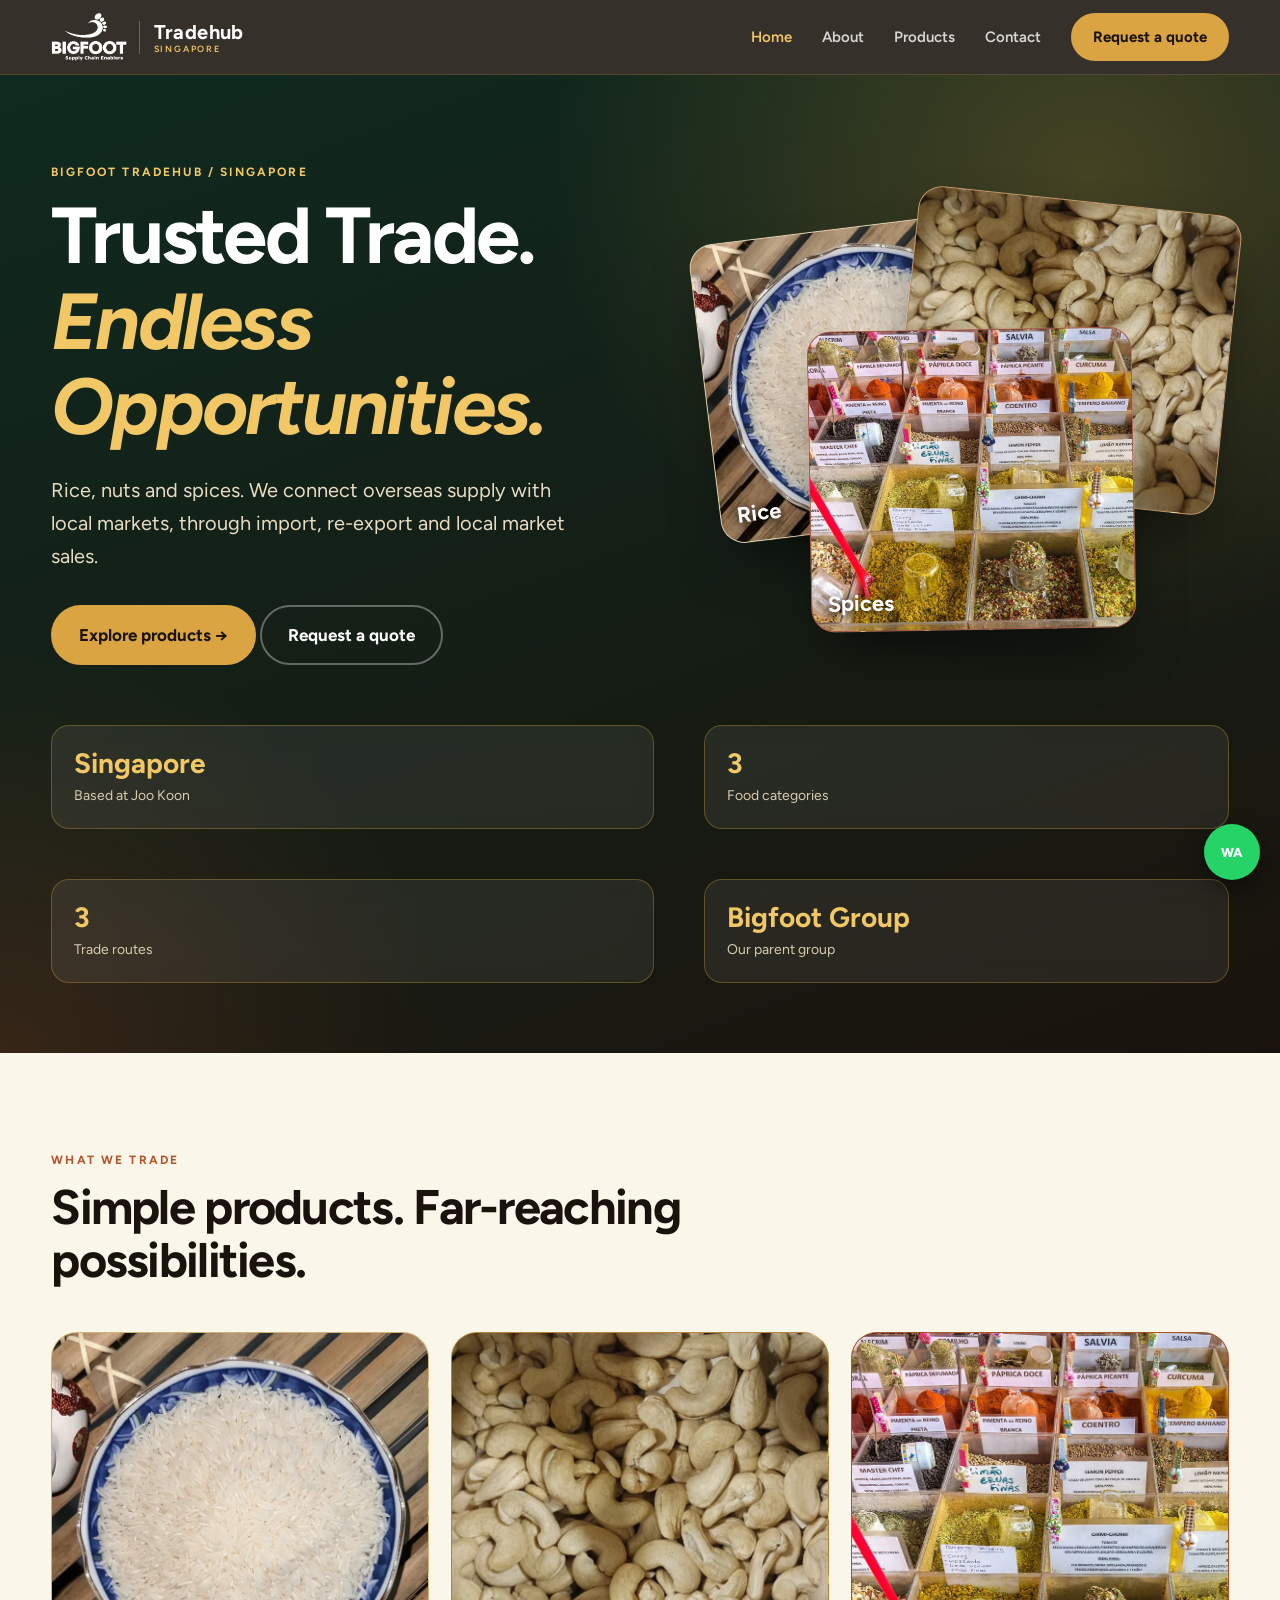
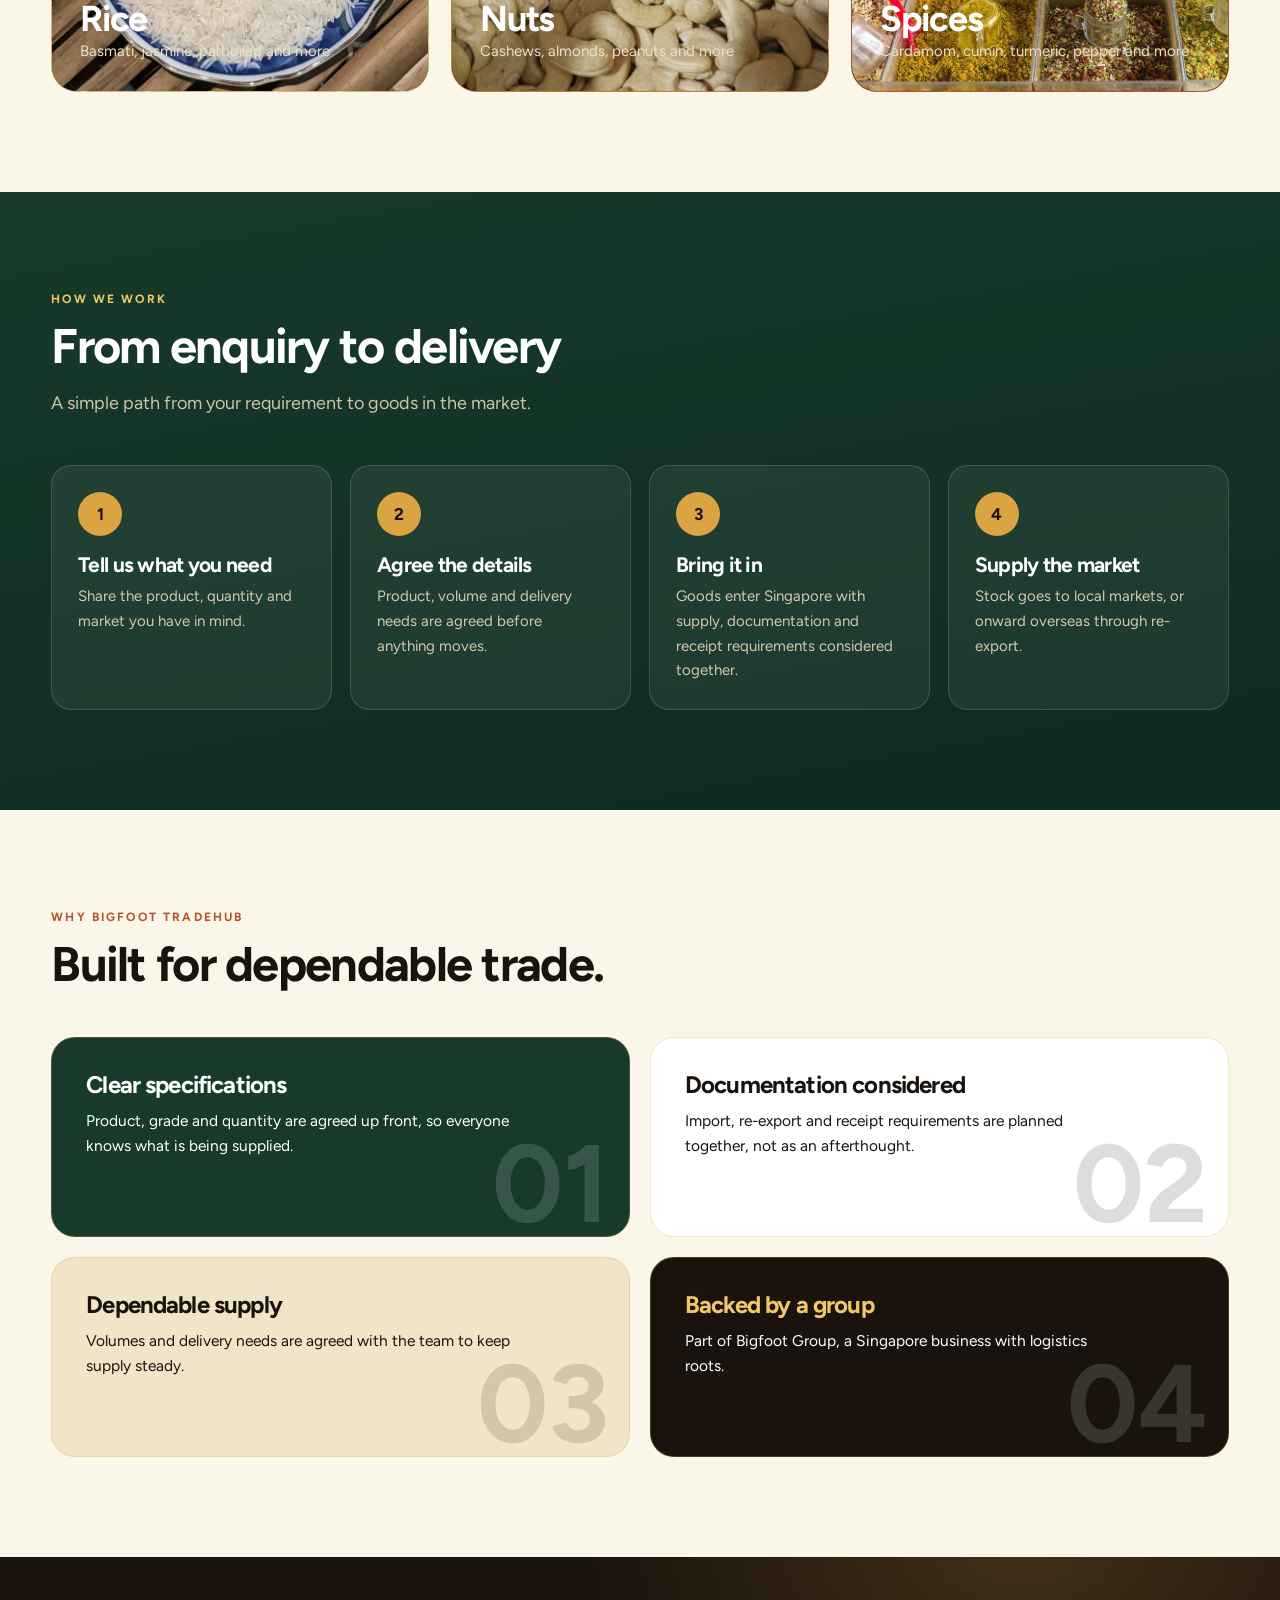
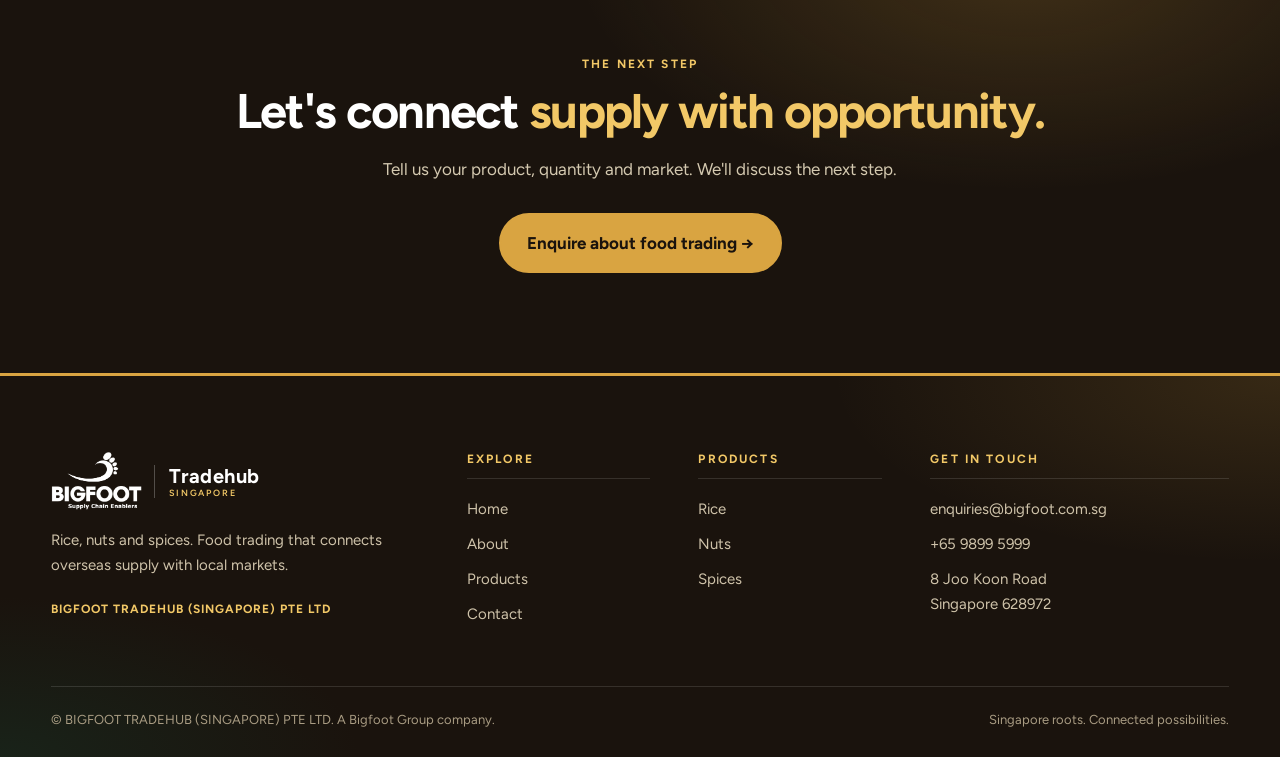
==== index.html @ 129e6efc "Add files via upload" ====
<!doctype html><html lang="en"><head><meta charset="utf-8"><meta name="viewport" content="width=device-width,initial-scale=1"><title>Rice, Nuts & Spices Trading in Singapore | Bigfoot Tradehub</title><meta name="description" content="Bigfoot Tradehub trades rice, nuts and spices: import, re-export and local market sales in Singapore."><meta name="theme-color" content="#120d09"><link rel="preconnect" href="https://fonts.googleapis.com"><link rel="preconnect" href="https://fonts.gstatic.com" crossorigin><link href="https://fonts.googleapis.com/css2?family=Figtree:wght@400;500;600;700;800&display=swap" rel="stylesheet"><link rel="stylesheet" href="styles.css"></head><body>
<header><div class="w"><a class="brand" href="index.html" aria-label="Bigfoot Tradehub home"><img class="bl" src="assets/images/bigfoot-white.png" alt="Bigfoot"><span class="bt">Tradehub<small>SINGAPORE</small></span></a><button class="mt" aria-label="Menu" aria-expanded="false">&#9776;</button><nav><a href="index.html" class=on>Home</a><a href="about.html">About</a><a href="products.html">Products</a><a href="contact.html">Contact</a><a class="btn" href="contact.html">Request a quote</a></nav></div></header>
<main><section class="hero"><div class="w"><div><span class="k">Bigfoot Tradehub / Singapore</span><h1>Trusted Trade. <em>Endless Opportunities.</em></h1><p class="l">Rice, nuts and spices. We connect overseas supply with local markets, through import, re-export and local market sales.</p><a class="btn" href="products.html">Explore products &rarr;</a> <a class="btn o" href="contact.html">Request a quote</a></div>
<div class="stack" aria-hidden="true"><div><img src="assets/images/trading-rice.webp" alt="Rice" loading="lazy" onerror="this.remove()"><span>Rice</span></div><div><img src="assets/images/trading-nuts.webp" alt="Nuts" loading="lazy" onerror="this.remove()"><span>Nuts</span></div><div><img src="assets/images/trading-spices.webp" alt="Spices" loading="lazy" onerror="this.remove()"><span>Spices</span></div></div></div>
<div class="w facts"><div><b>Singapore</b><small>Based at Joo Koon</small></div><div><b>3</b><small>Food categories</small></div><div><b>3</b><small>Trade routes</small></div><div><b>Bigfoot Group</b><small>Our parent group</small></div></div></section>
<section><div class="w"><div class="hd rv"><span class="k">What we trade</span><h2>Simple products. Far-reaching possibilities.</h2></div><div class="tiles">
<a class="tile t1 rv" href="products.html?cat=rice"><img src="assets/images/trading-rice.webp" alt="Rice" loading="lazy" onerror="this.remove()"><h3>Rice</h3><p>Basmati, jasmine, parboiled and more</p></a><a class="tile t2 rv" href="products.html?cat=nuts"><img src="assets/images/trading-nuts.webp" alt="Cashew nuts" loading="lazy" onerror="this.remove()"><h3>Nuts</h3><p>Cashews, almonds, peanuts and more</p></a><a class="tile t3 rv" href="products.html?cat=spices"><img src="assets/images/trading-spices.webp" alt="Spices" loading="lazy" onerror="this.remove()"><h3>Spices</h3><p>Cardamom, cumin, turmeric, pepper and more</p></a></div></div></section>
<section class="dark"><div class="w"><div class="hd rv"><span class="k">How we work</span><h2>From enquiry to delivery</h2><p>A simple path from your requirement to goods in the market.</p></div><div class="steps">
<div class="rv"><b>1</b><h3>Tell us what you need</h3><p>Share the product, quantity and market you have in mind.</p></div><div class="rv"><b>2</b><h3>Agree the details</h3><p>Product, volume and delivery needs are agreed before anything moves.</p></div><div class="rv"><b>3</b><h3>Bring it in</h3><p>Goods enter Singapore with supply, documentation and receipt requirements considered together.</p></div><div class="rv"><b>4</b><h3>Supply the market</h3><p>Stock goes to local markets, or onward overseas through re-export.</p></div></div></div></section>
<section><div class="w"><div class="hd rv"><span class="k">Why Bigfoot Tradehub</span><h2>Built for dependable trade.</h2></div><div class="pil">
<div class="rv" data-n="01"><h3>Clear specifications</h3><p>Product, grade and quantity are agreed up front, so everyone knows what is being supplied.</p></div><div class="rv" data-n="02"><h3>Documentation considered</h3><p>Import, re-export and receipt requirements are planned together, not as an afterthought.</p></div><div class="rv" data-n="03"><h3>Dependable supply</h3><p>Volumes and delivery needs are agreed with the team to keep supply steady.</p></div><div class="rv" data-n="04"><h3>Backed by a group</h3><p>Part of Bigfoot Group, a Singapore business with logistics roots.</p></div></div></div></section>
<section class="cta"><div class="w rv"><span class="k" style="color:var(--gold2)">The next step</span><h2>Let's connect <em>supply with opportunity.</em></h2><p>Tell us your product, quantity and market. We'll discuss the next step.</p><a class="btn" href="contact.html">Enquire about food trading &rarr;</a></div></section></main>
<a class="wa" href="https://wa.me/6598995999?text=Hello%20Bigfoot%20Tradehub%2C%20I%27d%20like%20to%20enquire." aria-label="WhatsApp">WA</a>
<footer><div class="w fg"><div class="fa"><a class="brand" href="index.html" aria-label="Bigfoot Tradehub home"><img class="bl" src="assets/images/bigfoot-white.png" alt="Bigfoot"><span class="bt">Tradehub<small>SINGAPORE</small></span></a><p>Rice, nuts and spices. Food trading that connects overseas supply with local markets.</p><div class="lgl">BIGFOOT TRADEHUB (SINGAPORE) PTE LTD</div></div><div class="fc"><h4>Explore</h4><a href="index.html">Home</a><a href="about.html">About</a><a href="products.html">Products</a><a href="contact.html">Contact</a></div><div class="fc"><h4>Products</h4><a href="products.html?cat=rice">Rice</a><a href="products.html?cat=nuts">Nuts</a><a href="products.html?cat=spices">Spices</a></div><div class="fc"><h4>Get in touch</h4><a href="mailto:enquiries@bigfoot.com.sg">enquiries@bigfoot.com.sg</a><a href="tel:+6598995999">+65 9899 5999</a><p>8 Joo Koon Road<br>Singapore 628972</p></div></div><div class="w fb"><span>&copy; BIGFOOT TRADEHUB (SINGAPORE) PTE LTD. A Bigfoot Group company.</span><span>Singapore roots. Connected possibilities.</span></div></footer><script src="script.js" defer></script></body></html>
---- styles.css ----
:root{--ink:#1a130d;--g:#173a2b;--g2:#0f2a1f;--gold:#d9a441;--gold2:#f2c867;--cream:#fbf6ea;--sand:#f1e5c8;--terra:#b4532a;--mut:#6b5b48;--serif:'Figtree',system-ui,-apple-system,'Segoe UI',Arial,sans-serif;--sans:'Figtree',system-ui,sans-serif}
*{box-sizing:border-box;margin:0}html{scroll-behavior:smooth}body{font:17px/1.65 var(--sans);color:var(--ink);background:var(--cream)}
a{color:inherit;text-decoration:none}img{max-width:100%;display:block}.w{width:min(1180px,92%);margin:auto}
h1,h2,h3{font-family:var(--serif);font-weight:700;line-height:1.08;letter-spacing:-.035em}h1{font-size:clamp(42px,6.2vw,84px)}h2{font-size:clamp(30px,3.8vw,50px)}h3{font-size:24px}
.k{font:700 12px var(--sans);letter-spacing:.18em;text-transform:uppercase;color:var(--terra);margin-bottom:14px;display:block}
.btn{display:inline-flex;gap:10px;align-items:center;padding:14px 26px;border-radius:99px;background:var(--gold);color:var(--ink);font-weight:700;border:2px solid var(--gold);transition:.25s}.btn:hover{background:var(--gold2);transform:translateY(-2px)}.btn.o{background:transparent;color:#fff;border-color:#ffffff55}.btn.o:hover{border-color:var(--gold);color:var(--gold2)}
header{position:sticky;top:0;z-index:50;background:#120d09d9;backdrop-filter:blur(14px);border-bottom:1px solid #d9a44133;color:#fff}header .w{display:flex;align-items:center;justify-content:space-between;height:74px}
.brand{display:flex;align-items:center;gap:12px;font:700 20px var(--serif);letter-spacing:.02em}.brand .bl{height:48px;width:auto}.brand .bt{padding-left:14px;border-left:1px solid #ffffff40;line-height:1.1}.brand small{display:block;font:600 9px var(--sans);letter-spacing:.2em;color:var(--gold2)}
nav{display:flex;gap:30px;align-items:center;font-weight:600;font-size:15px}nav a:not(.btn){opacity:.8}nav a:hover,nav a.on{opacity:1;color:var(--gold2)}nav .btn{padding:10px 20px}.mt{display:none;background:none;border:1px solid #fff4;color:#fff;border-radius:8px;padding:8px 12px;font-size:20px}
.hero{background:radial-gradient(60% 70% at 85% 10%,#d9a44140,transparent 70%),radial-gradient(50% 60% at 0 100%,#b4532a33,transparent 70%),linear-gradient(160deg,var(--g2),var(--ink));color:#fff;padding:90px 0 70px;overflow:hidden}
.hero .w{display:grid;grid-template-columns:1.15fr 1fr;gap:50px;align-items:center}.hero h1 em{font-style:italic;color:var(--gold2)}.hero p.l{font-size:20px;color:#e8dcc4;max-width:540px;margin:24px 0 32px}.hero .k{color:var(--gold2)}
.stack{position:relative;height:430px}.stack div{position:absolute;width:62%;height:70%;border-radius:24px;border:1px solid #ffffff40;box-shadow:0 30px 60px -20px #000a;overflow:hidden;background-size:64px;transition:.5s}
.stack div:nth-child(1){left:0;top:6%;transform:rotate(-7deg);background-image:url("data:image/svg+xml,%3Csvg%20xmlns%3D%27http%3A//www.w3.org/2000/svg%27%20width%3D%2764%27%20height%3D%2764%27%3E%3Crect%20width%3D%2764%27%20height%3D%2764%27%20fill%3D%27%23cdbb8f%27/%3E%3Cellipse%20cx%3D%2714%27%20cy%3D%2714%27%20rx%3D%279%27%20ry%3D%273.2%27%20fill%3D%27%23f6eed6%27%20transform%3D%27rotate%2830%2014%2014%29%27/%3E%3Cellipse%20cx%3D%2746%27%20cy%3D%2710%27%20rx%3D%279%27%20ry%3D%273.2%27%20fill%3D%27%23f6eed6%27%20transform%3D%27rotate%28-40%2046%2010%29%27/%3E%3Cellipse%20cx%3D%2730%27%20cy%3D%2734%27%20rx%3D%279%27%20ry%3D%273.2%27%20fill%3D%27%23f6eed6%27%20transform%3D%27rotate%2870%2030%2034%29%27/%3E%3Cellipse%20cx%3D%2710%27%20cy%3D%2750%27%20rx%3D%279%27%20ry%3D%273.2%27%20fill%3D%27%23f6eed6%27%20transform%3D%27rotate%28-20%2010%2050%29%27/%3E%3Cellipse%20cx%3D%2752%27%20cy%3D%2748%27%20rx%3D%279%27%20ry%3D%273.2%27%20fill%3D%27%23f6eed6%27%20transform%3D%27rotate%2845%2052%2048%29%27/%3E%3C/svg%3E")}.stack div:nth-child(2){right:0;top:0;transform:rotate(6deg);background-image:url("data:image/svg+xml,%3Csvg%20xmlns%3D%27http%3A//www.w3.org/2000/svg%27%20width%3D%2764%27%20height%3D%2764%27%3E%3Crect%20width%3D%2764%27%20height%3D%2764%27%20fill%3D%27%23a8743a%27/%3E%3Cpath%20d%3D%27M8%2016q8-12%2014%200q-2%2012-14%200z%27%20fill%3D%27%23e6c58b%27%20transform%3D%27rotate%2820%208%2016%29%27/%3E%3Cpath%20d%3D%27M38%208q8-12%2014%200q-2%2012-14%200z%27%20fill%3D%27%23e6c58b%27%20transform%3D%27rotate%28-30%2038%208%29%27/%3E%3Cpath%20d%3D%27M26%2040q8-12%2014%200q-2%2012-14%200z%27%20fill%3D%27%23e6c58b%27%20transform%3D%27rotate%2860%2026%2040%29%27/%3E%3Cpath%20d%3D%27M4%2052q8-12%2014%200q-2%2012-14%200z%27%20fill%3D%27%23e6c58b%27%20transform%3D%27rotate%28-10%204%2052%29%27/%3E%3Cpath%20d%3D%27M46%2050q8-12%2014%200q-2%2012-14%200z%27%20fill%3D%27%23e6c58b%27%20transform%3D%27rotate%2835%2046%2050%29%27/%3E%3C/svg%3E")}.stack div:nth-child(3){left:20%;bottom:0;transform:rotate(-1deg);background-image:url("data:image/svg+xml,%3Csvg%20xmlns%3D%27http%3A//www.w3.org/2000/svg%27%20width%3D%2764%27%20height%3D%2764%27%3E%3Crect%20width%3D%2764%27%20height%3D%2764%27%20fill%3D%27%238f2f1c%27/%3E%3Ccircle%20cx%3D%2712%27%20cy%3D%2714%27%20r%3D%275%27%20fill%3D%27%23e3a21a%27/%3E%3Ccircle%20cx%3D%2744%27%20cy%3D%2712%27%20r%3D%273.5%27%20fill%3D%27%23f1c453%27/%3E%3Ccircle%20cx%3D%2730%27%20cy%3D%2734%27%20r%3D%276%27%20fill%3D%27%23c4472b%27/%3E%3Ccircle%20cx%3D%2710%27%20cy%3D%2750%27%20r%3D%273.5%27%20fill%3D%27%23e3a21a%27/%3E%3Ccircle%20cx%3D%2750%27%20cy%3D%2748%27%20r%3D%275%27%20fill%3D%27%23f1c453%27/%3E%3C/svg%3E")}.stack:hover div{transform:rotate(0) scale(.98)}
.stack img,.tile img,.pc img{position:absolute;inset:0;width:100%;height:100%;object-fit:cover}
.stack span{position:absolute;left:16px;bottom:14px;font:700 22px var(--serif);color:#fff;text-shadow:0 2px 10px #000}
.facts{display:grid;grid-template-columns:repeat(4,1fr);gap:16px;margin-top:60px}.facts div,.gl{background:#ffffff12;border:1px solid #d9a44155;border-radius:18px;padding:20px 22px;backdrop-filter:blur(10px)}.facts b{display:block;font:700 28px var(--serif);color:var(--gold2)}.facts small{color:#d9ccb2;font-size:14px}
section{padding:100px 0}.hd{max-width:760px;margin-bottom:46px}.hd p{color:var(--mut);margin-top:16px;font-size:18px}.dark .hd p{color:#cfc3aa}
.tiles{display:grid;grid-template-columns:repeat(3,1fr);gap:22px}.tile{position:relative;min-height:360px;border-radius:26px;overflow:hidden;display:flex;flex-direction:column;justify-content:flex-end;padding:28px;color:#fff;background-size:64px;border:1px solid #d9a44155;transition:.35s}.tile:hover{transform:translateY(-8px)}.tile:after{content:"";position:absolute;inset:0;background:linear-gradient(180deg,transparent 30%,#120d09e6)}.tile *{position:relative;z-index:1}.tile h3{font-size:36px}.tile p{color:#eadfc6;font-size:15px}
.t1{background-image:url("data:image/svg+xml,%3Csvg%20xmlns%3D%27http%3A//www.w3.org/2000/svg%27%20width%3D%2764%27%20height%3D%2764%27%3E%3Crect%20width%3D%2764%27%20height%3D%2764%27%20fill%3D%27%23cdbb8f%27/%3E%3Cellipse%20cx%3D%2714%27%20cy%3D%2714%27%20rx%3D%279%27%20ry%3D%273.2%27%20fill%3D%27%23f6eed6%27%20transform%3D%27rotate%2830%2014%2014%29%27/%3E%3Cellipse%20cx%3D%2746%27%20cy%3D%2710%27%20rx%3D%279%27%20ry%3D%273.2%27%20fill%3D%27%23f6eed6%27%20transform%3D%27rotate%28-40%2046%2010%29%27/%3E%3Cellipse%20cx%3D%2730%27%20cy%3D%2734%27%20rx%3D%279%27%20ry%3D%273.2%27%20fill%3D%27%23f6eed6%27%20transform%3D%27rotate%2870%2030%2034%29%27/%3E%3Cellipse%20cx%3D%2710%27%20cy%3D%2750%27%20rx%3D%279%27%20ry%3D%273.2%27%20fill%3D%27%23f6eed6%27%20transform%3D%27rotate%28-20%2010%2050%29%27/%3E%3Cellipse%20cx%3D%2752%27%20cy%3D%2748%27%20rx%3D%279%27%20ry%3D%273.2%27%20fill%3D%27%23f6eed6%27%20transform%3D%27rotate%2845%2052%2048%29%27/%3E%3C/svg%3E")}.t2{background-image:url("data:image/svg+xml,%3Csvg%20xmlns%3D%27http%3A//www.w3.org/2000/svg%27%20width%3D%2764%27%20height%3D%2764%27%3E%3Crect%20width%3D%2764%27%20height%3D%2764%27%20fill%3D%27%23a8743a%27/%3E%3Cpath%20d%3D%27M8%2016q8-12%2014%200q-2%2012-14%200z%27%20fill%3D%27%23e6c58b%27%20transform%3D%27rotate%2820%208%2016%29%27/%3E%3Cpath%20d%3D%27M38%208q8-12%2014%200q-2%2012-14%200z%27%20fill%3D%27%23e6c58b%27%20transform%3D%27rotate%28-30%2038%208%29%27/%3E%3Cpath%20d%3D%27M26%2040q8-12%2014%200q-2%2012-14%200z%27%20fill%3D%27%23e6c58b%27%20transform%3D%27rotate%2860%2026%2040%29%27/%3E%3Cpath%20d%3D%27M4%2052q8-12%2014%200q-2%2012-14%200z%27%20fill%3D%27%23e6c58b%27%20transform%3D%27rotate%28-10%204%2052%29%27/%3E%3Cpath%20d%3D%27M46%2050q8-12%2014%200q-2%2012-14%200z%27%20fill%3D%27%23e6c58b%27%20transform%3D%27rotate%2835%2046%2050%29%27/%3E%3C/svg%3E")}.t3{background-image:url("data:image/svg+xml,%3Csvg%20xmlns%3D%27http%3A//www.w3.org/2000/svg%27%20width%3D%2764%27%20height%3D%2764%27%3E%3Crect%20width%3D%2764%27%20height%3D%2764%27%20fill%3D%27%238f2f1c%27/%3E%3Ccircle%20cx%3D%2712%27%20cy%3D%2714%27%20r%3D%275%27%20fill%3D%27%23e3a21a%27/%3E%3Ccircle%20cx%3D%2744%27%20cy%3D%2712%27%20r%3D%273.5%27%20fill%3D%27%23f1c453%27/%3E%3Ccircle%20cx%3D%2730%27%20cy%3D%2734%27%20r%3D%276%27%20fill%3D%27%23c4472b%27/%3E%3Ccircle%20cx%3D%2710%27%20cy%3D%2750%27%20r%3D%273.5%27%20fill%3D%27%23e3a21a%27/%3E%3Ccircle%20cx%3D%2750%27%20cy%3D%2748%27%20r%3D%275%27%20fill%3D%27%23f1c453%27/%3E%3C/svg%3E")}
.dark{background:linear-gradient(170deg,var(--g),var(--g2));color:#fff}.dark .k{color:var(--gold2)}
.steps{display:grid;grid-template-columns:repeat(4,1fr);gap:18px}.steps div{background:#ffffff10;border:1px solid #ffffff25;border-radius:20px;padding:26px}.steps b{display:grid;place-items:center;width:44px;height:44px;border-radius:50%;background:var(--gold);color:var(--ink);margin-bottom:18px}.steps h3{font-size:21px;margin-bottom:8px}.steps p{color:#d4c9b0;font-size:15px}
.pil{display:grid;grid-template-columns:1fr 1fr;gap:20px}.pil div{position:relative;overflow:hidden;border-radius:24px;padding:34px;min-height:200px;border:1px solid #d9a44144}.pil div:before{content:attr(data-n);position:absolute;right:20px;bottom:-14px;font:700 110px var(--serif);opacity:.14}.pil h3{margin-bottom:10px}.pil p{max-width:430px;font-size:15.5px}
.pil div:nth-child(1){background:var(--g);color:#fff}.pil div:nth-child(2){background:#fff}.pil div:nth-child(3){background:var(--sand)}.pil div:nth-child(4){background:var(--ink);color:#fff}.pil div:nth-child(4) h3{color:var(--gold2)}
.cta{background:radial-gradient(50% 80% at 80% 0,#d9a44133,transparent 70%),var(--ink);color:#fff;text-align:center}.cta h2 em{font-style:normal;color:var(--gold2)}.cta p{color:#d4c9b0;margin:18px auto 30px;max-width:560px}
.tabs{display:flex;flex-wrap:wrap;gap:10px;margin-bottom:30px}.tabs button{font:600 15px var(--sans);padding:11px 20px;border-radius:99px;border:1px solid #d9c8a2;background:#fff;color:var(--g);cursor:pointer}.tabs button em{font-style:normal;margin-left:8px;font-size:12px;background:var(--sand);padding:2px 8px;border-radius:99px}.tabs button.on{background:var(--g);color:#fff;border-color:var(--g)}
.grid{display:grid;grid-template-columns:repeat(4,1fr);gap:20px}.pc{background:#fff;border:1px solid #eadfc6;border-radius:20px;overflow:hidden;display:flex;flex-direction:column;transition:.3s}.pc:hover{transform:translateY(-5px);box-shadow:0 20px 34px -18px #1a130d66;border-color:var(--gold)}.pc .a{position:relative;height:150px;background-size:64px}.pc .a.rice{background-image:url("data:image/svg+xml,%3Csvg%20xmlns%3D%27http%3A//www.w3.org/2000/svg%27%20width%3D%2764%27%20height%3D%2764%27%3E%3Crect%20width%3D%2764%27%20height%3D%2764%27%20fill%3D%27%23cdbb8f%27/%3E%3Cellipse%20cx%3D%2714%27%20cy%3D%2714%27%20rx%3D%279%27%20ry%3D%273.2%27%20fill%3D%27%23f6eed6%27%20transform%3D%27rotate%2830%2014%2014%29%27/%3E%3Cellipse%20cx%3D%2746%27%20cy%3D%2710%27%20rx%3D%279%27%20ry%3D%273.2%27%20fill%3D%27%23f6eed6%27%20transform%3D%27rotate%28-40%2046%2010%29%27/%3E%3Cellipse%20cx%3D%2730%27%20cy%3D%2734%27%20rx%3D%279%27%20ry%3D%273.2%27%20fill%3D%27%23f6eed6%27%20transform%3D%27rotate%2870%2030%2034%29%27/%3E%3Cellipse%20cx%3D%2710%27%20cy%3D%2750%27%20rx%3D%279%27%20ry%3D%273.2%27%20fill%3D%27%23f6eed6%27%20transform%3D%27rotate%28-20%2010%2050%29%27/%3E%3Cellipse%20cx%3D%2752%27%20cy%3D%2748%27%20rx%3D%279%27%20ry%3D%273.2%27%20fill%3D%27%23f6eed6%27%20transform%3D%27rotate%2845%2052%2048%29%27/%3E%3C/svg%3E")}.pc .a.nuts{background-image:url("data:image/svg+xml,%3Csvg%20xmlns%3D%27http%3A//www.w3.org/2000/svg%27%20width%3D%2764%27%20height%3D%2764%27%3E%3Crect%20width%3D%2764%27%20height%3D%2764%27%20fill%3D%27%23a8743a%27/%3E%3Cpath%20d%3D%27M8%2016q8-12%2014%200q-2%2012-14%200z%27%20fill%3D%27%23e6c58b%27%20transform%3D%27rotate%2820%208%2016%29%27/%3E%3Cpath%20d%3D%27M38%208q8-12%2014%200q-2%2012-14%200z%27%20fill%3D%27%23e6c58b%27%20transform%3D%27rotate%28-30%2038%208%29%27/%3E%3Cpath%20d%3D%27M26%2040q8-12%2014%200q-2%2012-14%200z%27%20fill%3D%27%23e6c58b%27%20transform%3D%27rotate%2860%2026%2040%29%27/%3E%3Cpath%20d%3D%27M4%2052q8-12%2014%200q-2%2012-14%200z%27%20fill%3D%27%23e6c58b%27%20transform%3D%27rotate%28-10%204%2052%29%27/%3E%3Cpath%20d%3D%27M46%2050q8-12%2014%200q-2%2012-14%200z%27%20fill%3D%27%23e6c58b%27%20transform%3D%27rotate%2835%2046%2050%29%27/%3E%3C/svg%3E")}.pc .a.spices{background-image:url("data:image/svg+xml,%3Csvg%20xmlns%3D%27http%3A//www.w3.org/2000/svg%27%20width%3D%2764%27%20height%3D%2764%27%3E%3Crect%20width%3D%2764%27%20height%3D%2764%27%20fill%3D%27%238f2f1c%27/%3E%3Ccircle%20cx%3D%2712%27%20cy%3D%2714%27%20r%3D%275%27%20fill%3D%27%23e3a21a%27/%3E%3Ccircle%20cx%3D%2744%27%20cy%3D%2712%27%20r%3D%273.5%27%20fill%3D%27%23f1c453%27/%3E%3Ccircle%20cx%3D%2730%27%20cy%3D%2734%27%20r%3D%276%27%20fill%3D%27%23c4472b%27/%3E%3Ccircle%20cx%3D%2710%27%20cy%3D%2750%27%20r%3D%273.5%27%20fill%3D%27%23e3a21a%27/%3E%3Ccircle%20cx%3D%2750%27%20cy%3D%2748%27%20r%3D%275%27%20fill%3D%27%23f1c453%27/%3E%3C/svg%3E")}
.pc div.b{padding:20px;display:flex;flex-direction:column;gap:6px;flex:1}.pc h3{font-size:21px}.pc small{color:var(--terra);font-weight:700;letter-spacing:.08em;text-transform:uppercase;font-size:11px}.pc p{font-size:14px;color:var(--mut);flex:1}.pc a{font-weight:700;color:var(--g);font-size:14px;margin-top:8px}.pc a:hover{color:var(--terra)}
.two{display:grid;grid-template-columns:1fr 1fr;gap:50px;align-items:start}.rt article{border-top:2px solid var(--gold);padding:22px 0}.rt p{color:var(--mut)}
.ph{padding:80px 0 60px;background:linear-gradient(160deg,var(--g2),var(--ink));color:#fff}.ph .k{color:var(--gold2)}
.cf{display:grid;grid-template-columns:1fr 1.3fr;gap:30px}.gl{color:#fff;padding:32px}.gl p,.gl a{color:#e4d8be}.gl h3{color:var(--gold2);margin:18px 0 6px;font-size:24px}.gl h3:first-child{margin-top:0}
form.gl{display:grid;grid-template-columns:1fr 1fr;gap:16px}form .f{grid-column:1/3}label{font-size:13px;font-weight:600;color:var(--gold2);display:block;margin-bottom:6px}input,select,textarea{width:100%;padding:13px 14px;border-radius:12px;border:1px solid #ffffff33;background:#0e0a07aa;color:#fff;font:inherit}input:focus,select:focus,textarea:focus{outline:2px solid var(--gold)}
.map{border-radius:22px;overflow:hidden;border:1px solid #d9a44166;margin-top:30px;height:320px}.map iframe{width:100%;height:100%;border:0}
.wa{position:fixed;right:20px;bottom:20px;z-index:60;background:#25d366;color:#fff;width:56px;height:56px;border-radius:50%;display:grid;place-items:center;font:800 13px var(--sans);box-shadow:0 10px 24px #0006}
footer{background:radial-gradient(50% 70% at 100% 0,#d9a44126,transparent 70%),radial-gradient(40% 60% at 0 100%,#173a2b66,transparent 70%),var(--ink);border-top:3px solid var(--gold);color:#cfc3aa;padding:76px 0 26px;font-size:15px}.fg{display:grid;grid-template-columns:1.6fr .8fr .8fr 1.3fr;gap:48px}footer .brand{display:flex;margin:0;color:#fff}footer .brand .bl{height:58px}footer .fa p{margin-top:18px;max-width:340px}footer .fa .lgl{margin-top:22px;font-size:12px;letter-spacing:.08em;color:var(--gold2);font-weight:700;text-transform:uppercase}footer h4{color:var(--gold2);font:700 12px var(--sans);letter-spacing:.18em;text-transform:uppercase;margin-bottom:18px;padding-bottom:12px;border-bottom:1px solid #ffffff1f}footer .fc a,footer .fc p{display:block;margin:0 0 10px;color:#cfc3aa;transition:.2s}footer .fc a:hover{color:var(--gold2);transform:translateX(4px)}.fb{border-top:1px solid #ffffff1f;margin-top:50px;padding-top:22px;font-size:13px;display:flex;justify-content:space-between;gap:20px;flex-wrap:wrap;color:#a99c83}
.rv{opacity:0;transform:translateY(28px);transition:opacity .8s,transform .8s}.rv.in{opacity:1;transform:none}
@media(max-width:980px){.hero .w,.two,.cf{grid-template-columns:1fr}.stack{height:340px}.facts,.steps,.grid{grid-template-columns:1fr 1fr}.tiles,.pil{grid-template-columns:1fr}.fg{grid-template-columns:1fr 1fr}.mt{display:block}nav{display:none;position:absolute;top:74px;left:0;right:0;flex-direction:column;background:#120d09;padding:20px;gap:18px}nav.o{display:flex}section{padding:70px 0}}
@media(max-width:560px){.grid,.facts,.steps{grid-template-columns:1fr}form.gl{grid-template-columns:1fr}form .f{grid-column:auto}}
@media(prefers-reduced-motion:reduce){.rv{opacity:1;transform:none;transition:none}*{scroll-behavior:auto}}
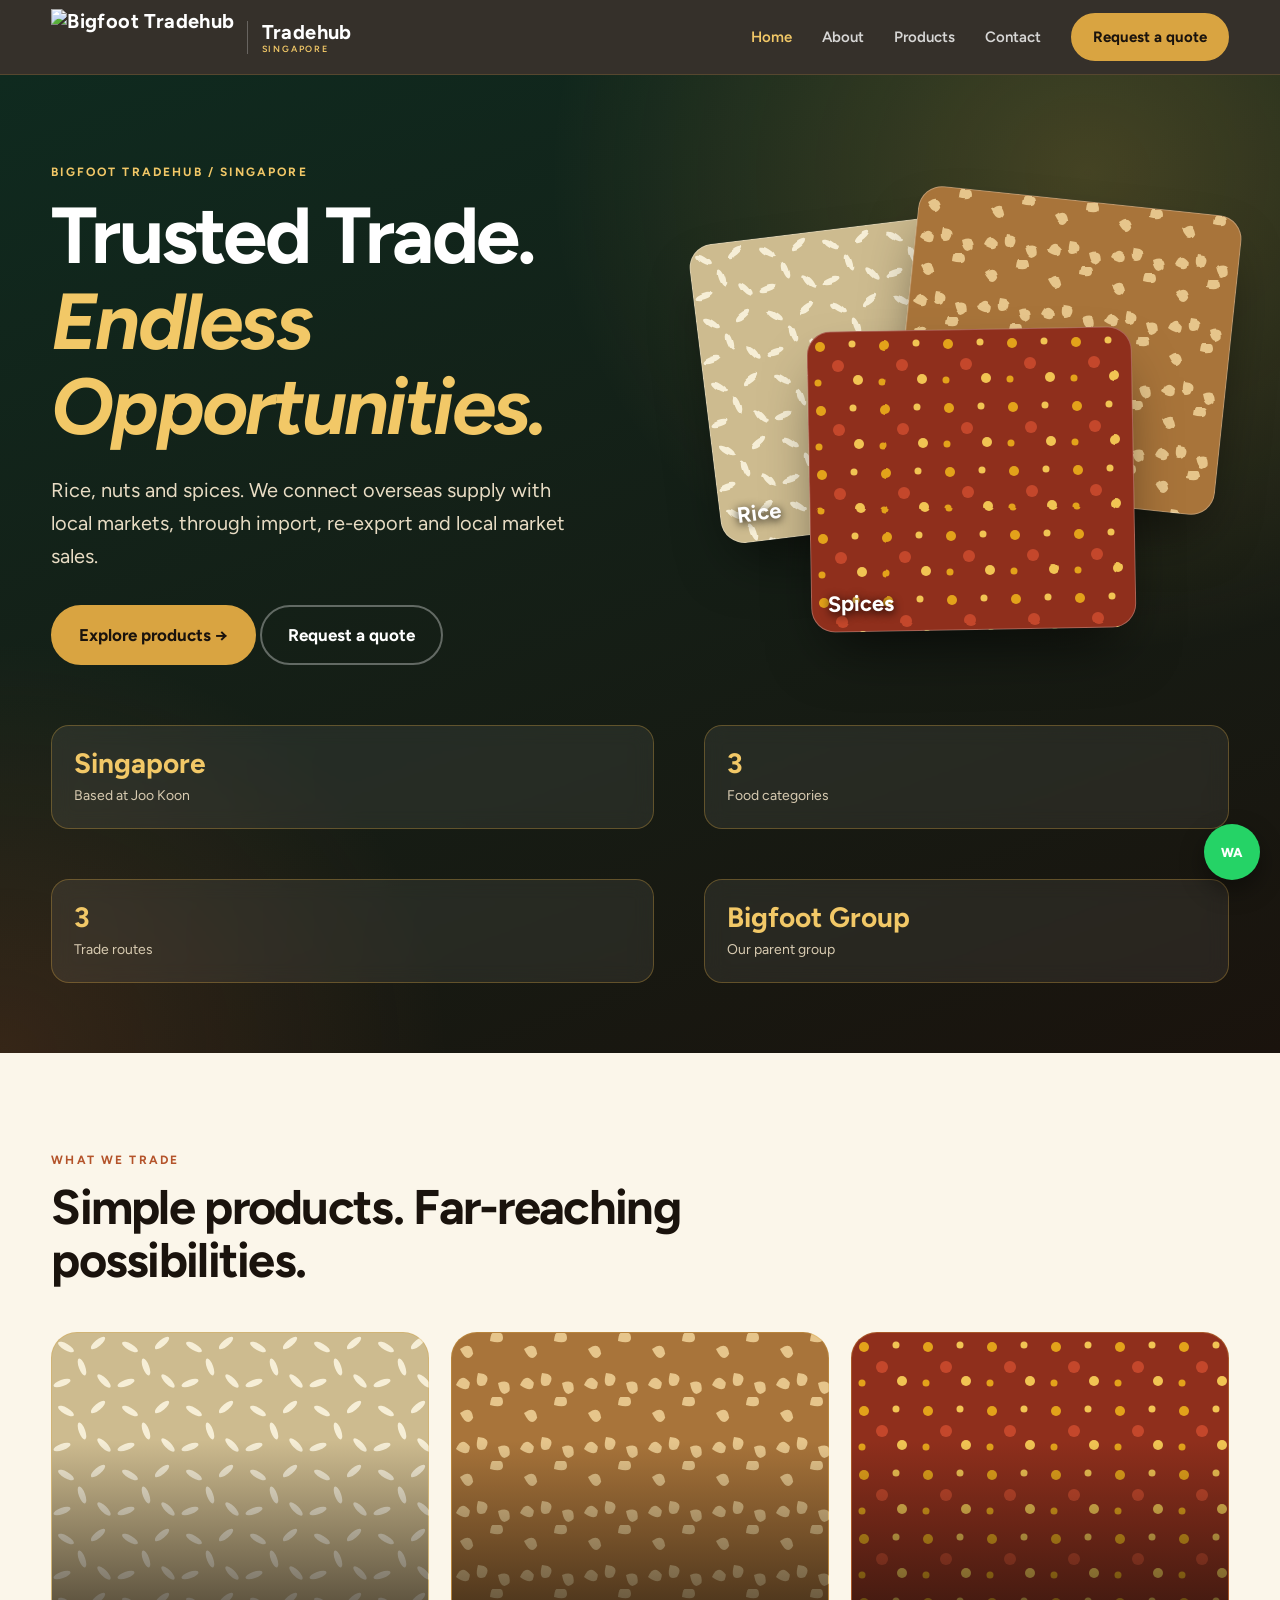
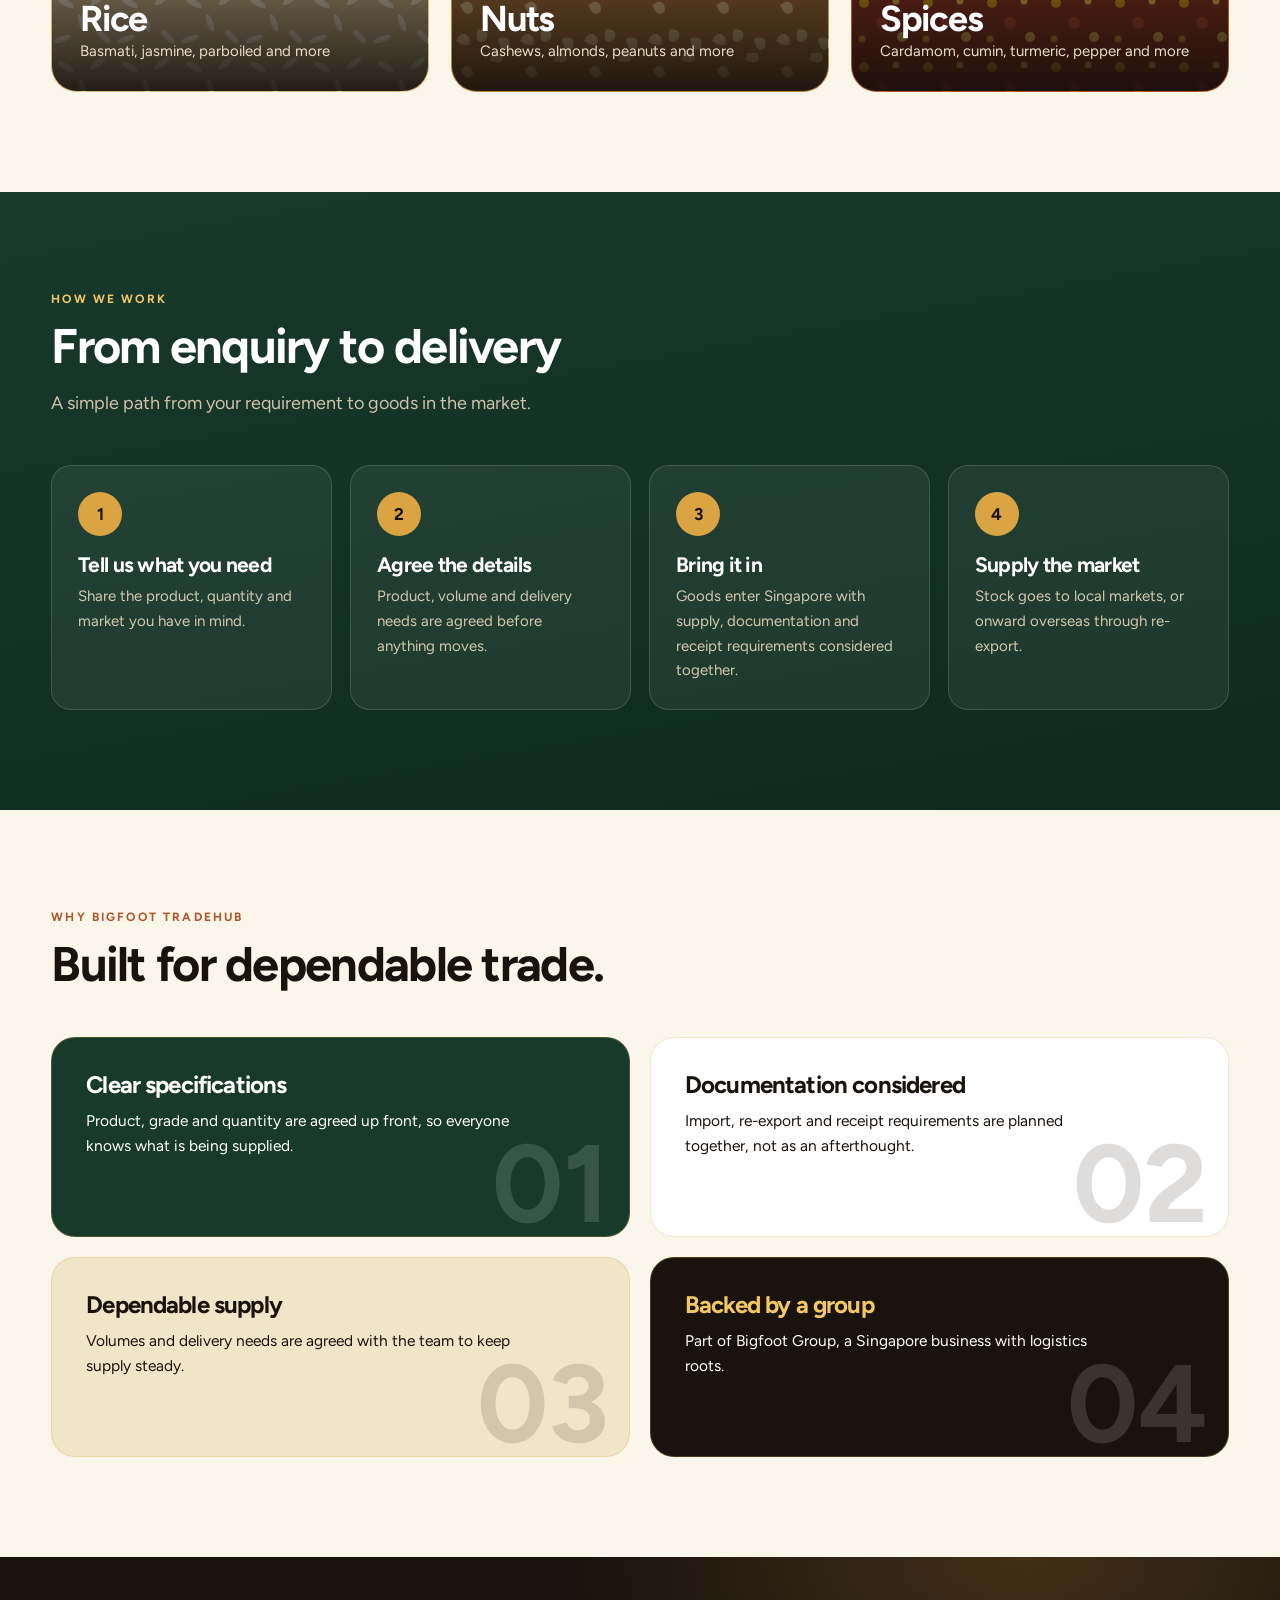
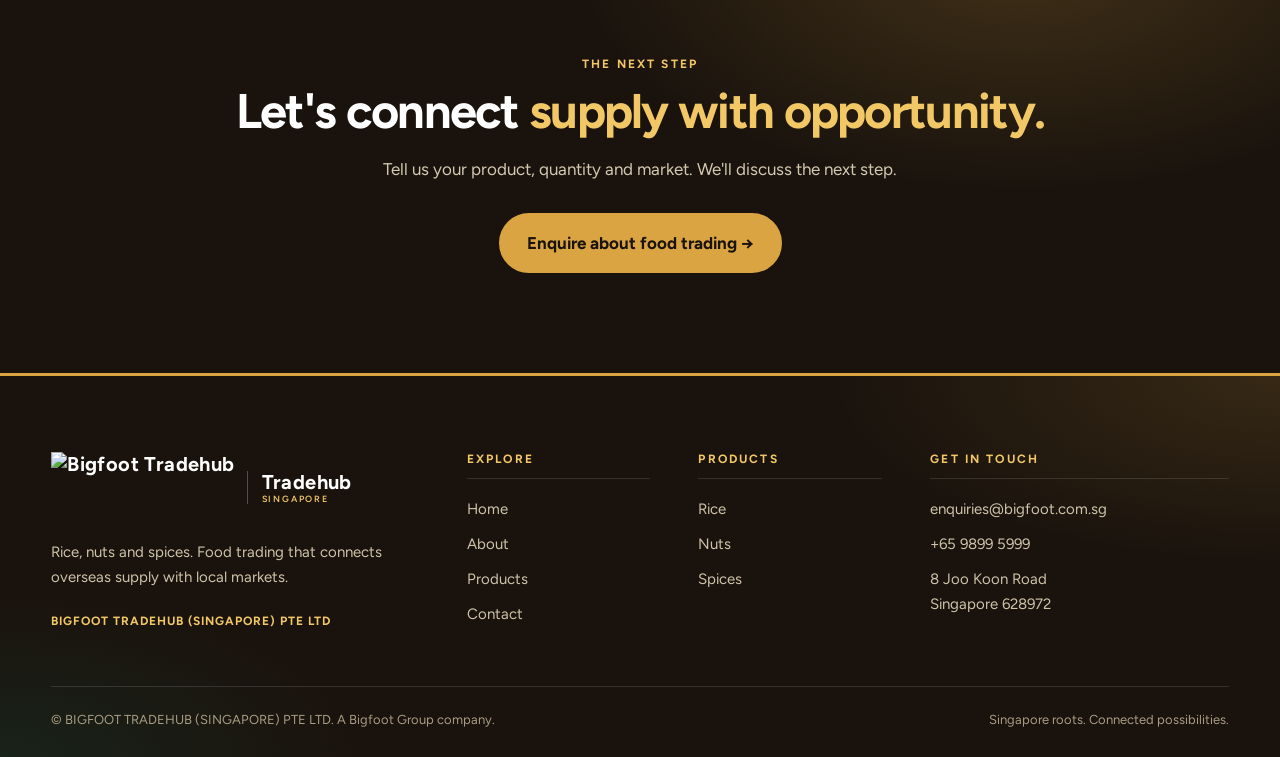
==== commit 8f555eb8: "Add files via upload" ====
--- a/index.html
+++ b/index.html
@@ -1,5 +1,5 @@
 <!doctype html><html lang="en"><head><meta charset="utf-8"><meta name="viewport" content="width=device-width,initial-scale=1"><title>Rice, Nuts & Spices Trading in Singapore | Bigfoot Tradehub</title><meta name="description" content="Bigfoot Tradehub trades rice, nuts and spices: import, re-export and local market sales in Singapore."><meta name="theme-color" content="#120d09"><link rel="preconnect" href="https://fonts.googleapis.com"><link rel="preconnect" href="https://fonts.gstatic.com" crossorigin><link href="https://fonts.googleapis.com/css2?family=Figtree:wght@400;500;600;700;800&display=swap" rel="stylesheet"><link rel="stylesheet" href="styles.css"></head><body>
-<header><div class="w"><a class="brand" href="index.html" aria-label="Bigfoot Tradehub home"><img class="bl" src="assets/images/bigfoot-white.png" alt="Bigfoot"><span class="bt">Tradehub<small>SINGAPORE</small></span></a><button class="mt" aria-label="Menu" aria-expanded="false">&#9776;</button><nav><a href="index.html" class=on>Home</a><a href="about.html">About</a><a href="products.html">Products</a><a href="contact.html">Contact</a><a class="btn" href="contact.html">Request a quote</a></nav></div></header>
+<header><div class="w"><a class="brand" href="index.html" aria-label="Bigfoot Tradehub home"><img class="bl" src="assets/images/bigfoot-tradehub-logo-white.png" alt="Bigfoot Tradehub"><span class="bt">Tradehub<small>SINGAPORE</small></span></a><button class="mt" aria-label="Menu" aria-expanded="false">&#9776;</button><nav><a href="index.html" class=on>Home</a><a href="about.html">About</a><a href="products.html">Products</a><a href="contact.html">Contact</a><a class="btn" href="contact.html">Request a quote</a></nav></div></header>
 <main><section class="hero"><div class="w"><div><span class="k">Bigfoot Tradehub / Singapore</span><h1>Trusted Trade. <em>Endless Opportunities.</em></h1><p class="l">Rice, nuts and spices. We connect overseas supply with local markets, through import, re-export and local market sales.</p><a class="btn" href="products.html">Explore products &rarr;</a> <a class="btn o" href="contact.html">Request a quote</a></div>
 <div class="stack" aria-hidden="true"><div><img src="assets/images/trading-rice.webp" alt="Rice" loading="lazy" onerror="this.remove()"><span>Rice</span></div><div><img src="assets/images/trading-nuts.webp" alt="Nuts" loading="lazy" onerror="this.remove()"><span>Nuts</span></div><div><img src="assets/images/trading-spices.webp" alt="Spices" loading="lazy" onerror="this.remove()"><span>Spices</span></div></div></div>
 <div class="w facts"><div><b>Singapore</b><small>Based at Joo Koon</small></div><div><b>3</b><small>Food categories</small></div><div><b>3</b><small>Trade routes</small></div><div><b>Bigfoot Group</b><small>Our parent group</small></div></div></section>
@@ -11,4 +11,4 @@
 <div class="rv" data-n="01"><h3>Clear specifications</h3><p>Product, grade and quantity are agreed up front, so everyone knows what is being supplied.</p></div><div class="rv" data-n="02"><h3>Documentation considered</h3><p>Import, re-export and receipt requirements are planned together, not as an afterthought.</p></div><div class="rv" data-n="03"><h3>Dependable supply</h3><p>Volumes and delivery needs are agreed with the team to keep supply steady.</p></div><div class="rv" data-n="04"><h3>Backed by a group</h3><p>Part of Bigfoot Group, a Singapore business with logistics roots.</p></div></div></div></section>
 <section class="cta"><div class="w rv"><span class="k" style="color:var(--gold2)">The next step</span><h2>Let's connect <em>supply with opportunity.</em></h2><p>Tell us your product, quantity and market. We'll discuss the next step.</p><a class="btn" href="contact.html">Enquire about food trading &rarr;</a></div></section></main>
 <a class="wa" href="https://wa.me/6598995999?text=Hello%20Bigfoot%20Tradehub%2C%20I%27d%20like%20to%20enquire." aria-label="WhatsApp">WA</a>
-<footer><div class="w fg"><div class="fa"><a class="brand" href="index.html" aria-label="Bigfoot Tradehub home"><img class="bl" src="assets/images/bigfoot-white.png" alt="Bigfoot"><span class="bt">Tradehub<small>SINGAPORE</small></span></a><p>Rice, nuts and spices. Food trading that connects overseas supply with local markets.</p><div class="lgl">BIGFOOT TRADEHUB (SINGAPORE) PTE LTD</div></div><div class="fc"><h4>Explore</h4><a href="index.html">Home</a><a href="about.html">About</a><a href="products.html">Products</a><a href="contact.html">Contact</a></div><div class="fc"><h4>Products</h4><a href="products.html?cat=rice">Rice</a><a href="products.html?cat=nuts">Nuts</a><a href="products.html?cat=spices">Spices</a></div><div class="fc"><h4>Get in touch</h4><a href="mailto:enquiries@bigfoot.com.sg">enquiries@bigfoot.com.sg</a><a href="tel:+6598995999">+65 9899 5999</a><p>8 Joo Koon Road<br>Singapore 628972</p></div></div><div class="w fb"><span>&copy; BIGFOOT TRADEHUB (SINGAPORE) PTE LTD. A Bigfoot Group company.</span><span>Singapore roots. Connected possibilities.</span></div></footer><script src="script.js" defer></script></body></html>+<footer><div class="w fg"><div class="fa"><a class="brand" href="index.html" aria-label="Bigfoot Tradehub home"><img class="bl" src="assets/images/bigfoot-tradehub-logo-white.png" alt="Bigfoot Tradehub"><span class="bt">Tradehub<small>SINGAPORE</small></span></a><p>Rice, nuts and spices. Food trading that connects overseas supply with local markets.</p><div class="lgl">BIGFOOT TRADEHUB (SINGAPORE) PTE LTD</div></div><div class="fc"><h4>Explore</h4><a href="index.html">Home</a><a href="about.html">About</a><a href="products.html">Products</a><a href="contact.html">Contact</a></div><div class="fc"><h4>Products</h4><a href="products.html?cat=rice">Rice</a><a href="products.html?cat=nuts">Nuts</a><a href="products.html?cat=spices">Spices</a></div><div class="fc"><h4>Get in touch</h4><a href="mailto:enquiries@bigfoot.com.sg">enquiries@bigfoot.com.sg</a><a href="tel:+6598995999">+65 9899 5999</a><p>8 Joo Koon Road<br>Singapore 628972</p></div></div><div class="w fb"><span>&copy; BIGFOOT TRADEHUB (SINGAPORE) PTE LTD. A Bigfoot Group company.</span><span>Singapore roots. Connected possibilities.</span></div></footer><script src="script.js" defer></script></body></html>
--- a/styles.css
+++ b/styles.css
@@ -6,7 +6,7 @@
 .k{font:700 12px var(--sans);letter-spacing:.18em;text-transform:uppercase;color:var(--terra);margin-bottom:14px;display:block}
 .btn{display:inline-flex;gap:10px;align-items:center;padding:14px 26px;border-radius:99px;background:var(--gold);color:var(--ink);font-weight:700;border:2px solid var(--gold);transition:.25s}.btn:hover{background:var(--gold2);transform:translateY(-2px)}.btn.o{background:transparent;color:#fff;border-color:#ffffff55}.btn.o:hover{border-color:var(--gold);color:var(--gold2)}
 header{position:sticky;top:0;z-index:50;background:#120d09d9;backdrop-filter:blur(14px);border-bottom:1px solid #d9a44133;color:#fff}header .w{display:flex;align-items:center;justify-content:space-between;height:74px}
-.brand{display:flex;align-items:center;gap:12px;font:700 20px var(--serif);letter-spacing:.02em}.brand .bl{height:48px;width:auto}.brand .bt{padding-left:14px;border-left:1px solid #ffffff40;line-height:1.1}.brand small{display:block;font:600 9px var(--sans);letter-spacing:.2em;color:var(--gold2)}
+.brand{display:flex;align-items:center;gap:12px;font:700 20px var(--serif);letter-spacing:.02em}.brand .bl{height:56px;width:auto}.brand .bt{padding-left:14px;border-left:1px solid #ffffff40;line-height:1.1}.brand small{display:block;font:600 9px var(--sans);letter-spacing:.2em;color:var(--gold2)}
 nav{display:flex;gap:30px;align-items:center;font-weight:600;font-size:15px}nav a:not(.btn){opacity:.8}nav a:hover,nav a.on{opacity:1;color:var(--gold2)}nav .btn{padding:10px 20px}.mt{display:none;background:none;border:1px solid #fff4;color:#fff;border-radius:8px;padding:8px 12px;font-size:20px}
 .hero{background:radial-gradient(60% 70% at 85% 10%,#d9a44140,transparent 70%),radial-gradient(50% 60% at 0 100%,#b4532a33,transparent 70%),linear-gradient(160deg,var(--g2),var(--ink));color:#fff;padding:90px 0 70px;overflow:hidden}
 .hero .w{display:grid;grid-template-columns:1.15fr 1fr;gap:50px;align-items:center}.hero h1 em{font-style:italic;color:var(--gold2)}.hero p.l{font-size:20px;color:#e8dcc4;max-width:540px;margin:24px 0 32px}.hero .k{color:var(--gold2)}
@@ -32,7 +32,7 @@
 form.gl{display:grid;grid-template-columns:1fr 1fr;gap:16px}form .f{grid-column:1/3}label{font-size:13px;font-weight:600;color:var(--gold2);display:block;margin-bottom:6px}input,select,textarea{width:100%;padding:13px 14px;border-radius:12px;border:1px solid #ffffff33;background:#0e0a07aa;color:#fff;font:inherit}input:focus,select:focus,textarea:focus{outline:2px solid var(--gold)}
 .map{border-radius:22px;overflow:hidden;border:1px solid #d9a44166;margin-top:30px;height:320px}.map iframe{width:100%;height:100%;border:0}
 .wa{position:fixed;right:20px;bottom:20px;z-index:60;background:#25d366;color:#fff;width:56px;height:56px;border-radius:50%;display:grid;place-items:center;font:800 13px var(--sans);box-shadow:0 10px 24px #0006}
-footer{background:radial-gradient(50% 70% at 100% 0,#d9a44126,transparent 70%),radial-gradient(40% 60% at 0 100%,#173a2b66,transparent 70%),var(--ink);border-top:3px solid var(--gold);color:#cfc3aa;padding:76px 0 26px;font-size:15px}.fg{display:grid;grid-template-columns:1.6fr .8fr .8fr 1.3fr;gap:48px}footer .brand{display:flex;margin:0;color:#fff}footer .brand .bl{height:58px}footer .fa p{margin-top:18px;max-width:340px}footer .fa .lgl{margin-top:22px;font-size:12px;letter-spacing:.08em;color:var(--gold2);font-weight:700;text-transform:uppercase}footer h4{color:var(--gold2);font:700 12px var(--sans);letter-spacing:.18em;text-transform:uppercase;margin-bottom:18px;padding-bottom:12px;border-bottom:1px solid #ffffff1f}footer .fc a,footer .fc p{display:block;margin:0 0 10px;color:#cfc3aa;transition:.2s}footer .fc a:hover{color:var(--gold2);transform:translateX(4px)}.fb{border-top:1px solid #ffffff1f;margin-top:50px;padding-top:22px;font-size:13px;display:flex;justify-content:space-between;gap:20px;flex-wrap:wrap;color:#a99c83}
+footer{background:radial-gradient(50% 70% at 100% 0,#d9a44126,transparent 70%),radial-gradient(40% 60% at 0 100%,#173a2b66,transparent 70%),var(--ink);border-top:3px solid var(--gold);color:#cfc3aa;padding:76px 0 26px;font-size:15px}.fg{display:grid;grid-template-columns:1.6fr .8fr .8fr 1.3fr;gap:48px}footer .brand{display:flex;margin:0;color:#fff}footer .brand .bl{height:70px}footer .fa p{margin-top:18px;max-width:340px}footer .fa .lgl{margin-top:22px;font-size:12px;letter-spacing:.08em;color:var(--gold2);font-weight:700;text-transform:uppercase}footer h4{color:var(--gold2);font:700 12px var(--sans);letter-spacing:.18em;text-transform:uppercase;margin-bottom:18px;padding-bottom:12px;border-bottom:1px solid #ffffff1f}footer .fc a,footer .fc p{display:block;margin:0 0 10px;color:#cfc3aa;transition:.2s}footer .fc a:hover{color:var(--gold2);transform:translateX(4px)}.fb{border-top:1px solid #ffffff1f;margin-top:50px;padding-top:22px;font-size:13px;display:flex;justify-content:space-between;gap:20px;flex-wrap:wrap;color:#a99c83}
 .rv{opacity:0;transform:translateY(28px);transition:opacity .8s,transform .8s}.rv.in{opacity:1;transform:none}
 @media(max-width:980px){.hero .w,.two,.cf{grid-template-columns:1fr}.stack{height:340px}.facts,.steps,.grid{grid-template-columns:1fr 1fr}.tiles,.pil{grid-template-columns:1fr}.fg{grid-template-columns:1fr 1fr}.mt{display:block}nav{display:none;position:absolute;top:74px;left:0;right:0;flex-direction:column;background:#120d09;padding:20px;gap:18px}nav.o{display:flex}section{padding:70px 0}}
 @media(max-width:560px){.grid,.facts,.steps{grid-template-columns:1fr}form.gl{grid-template-columns:1fr}form .f{grid-column:auto}}
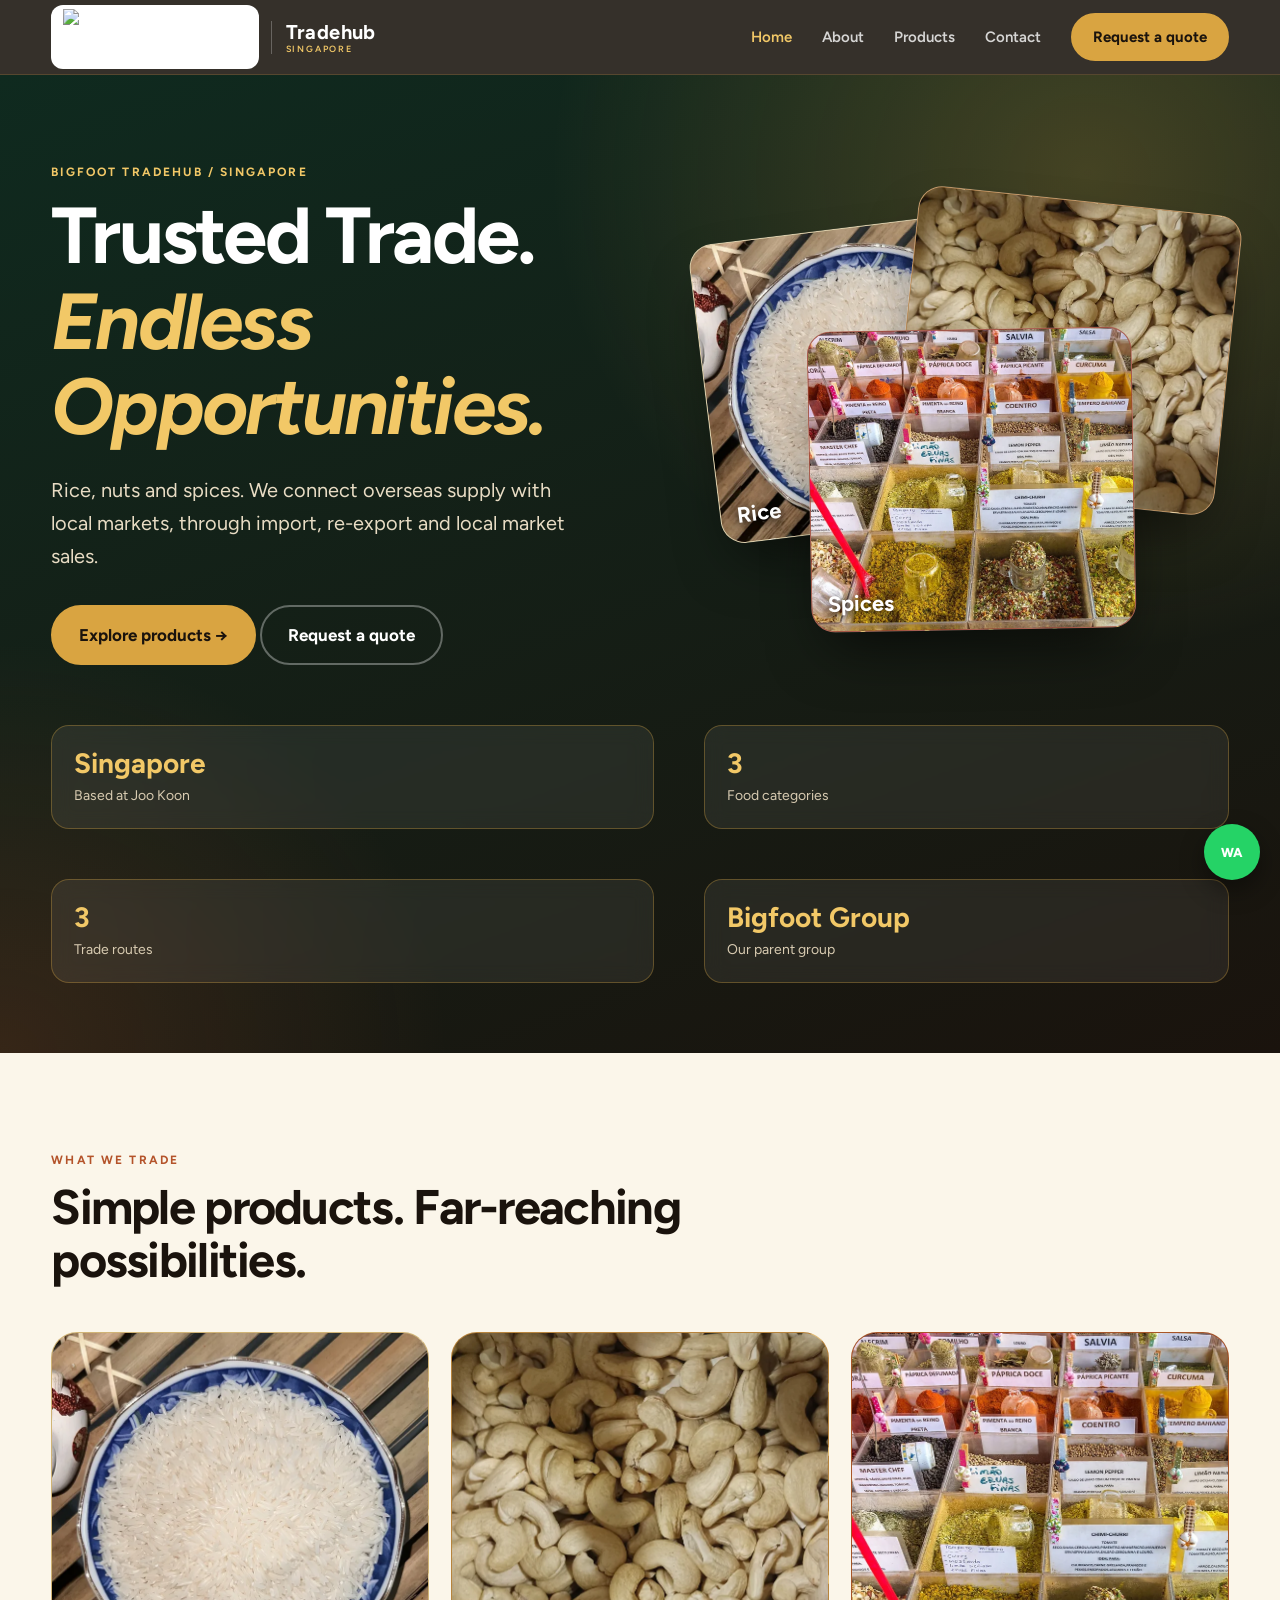
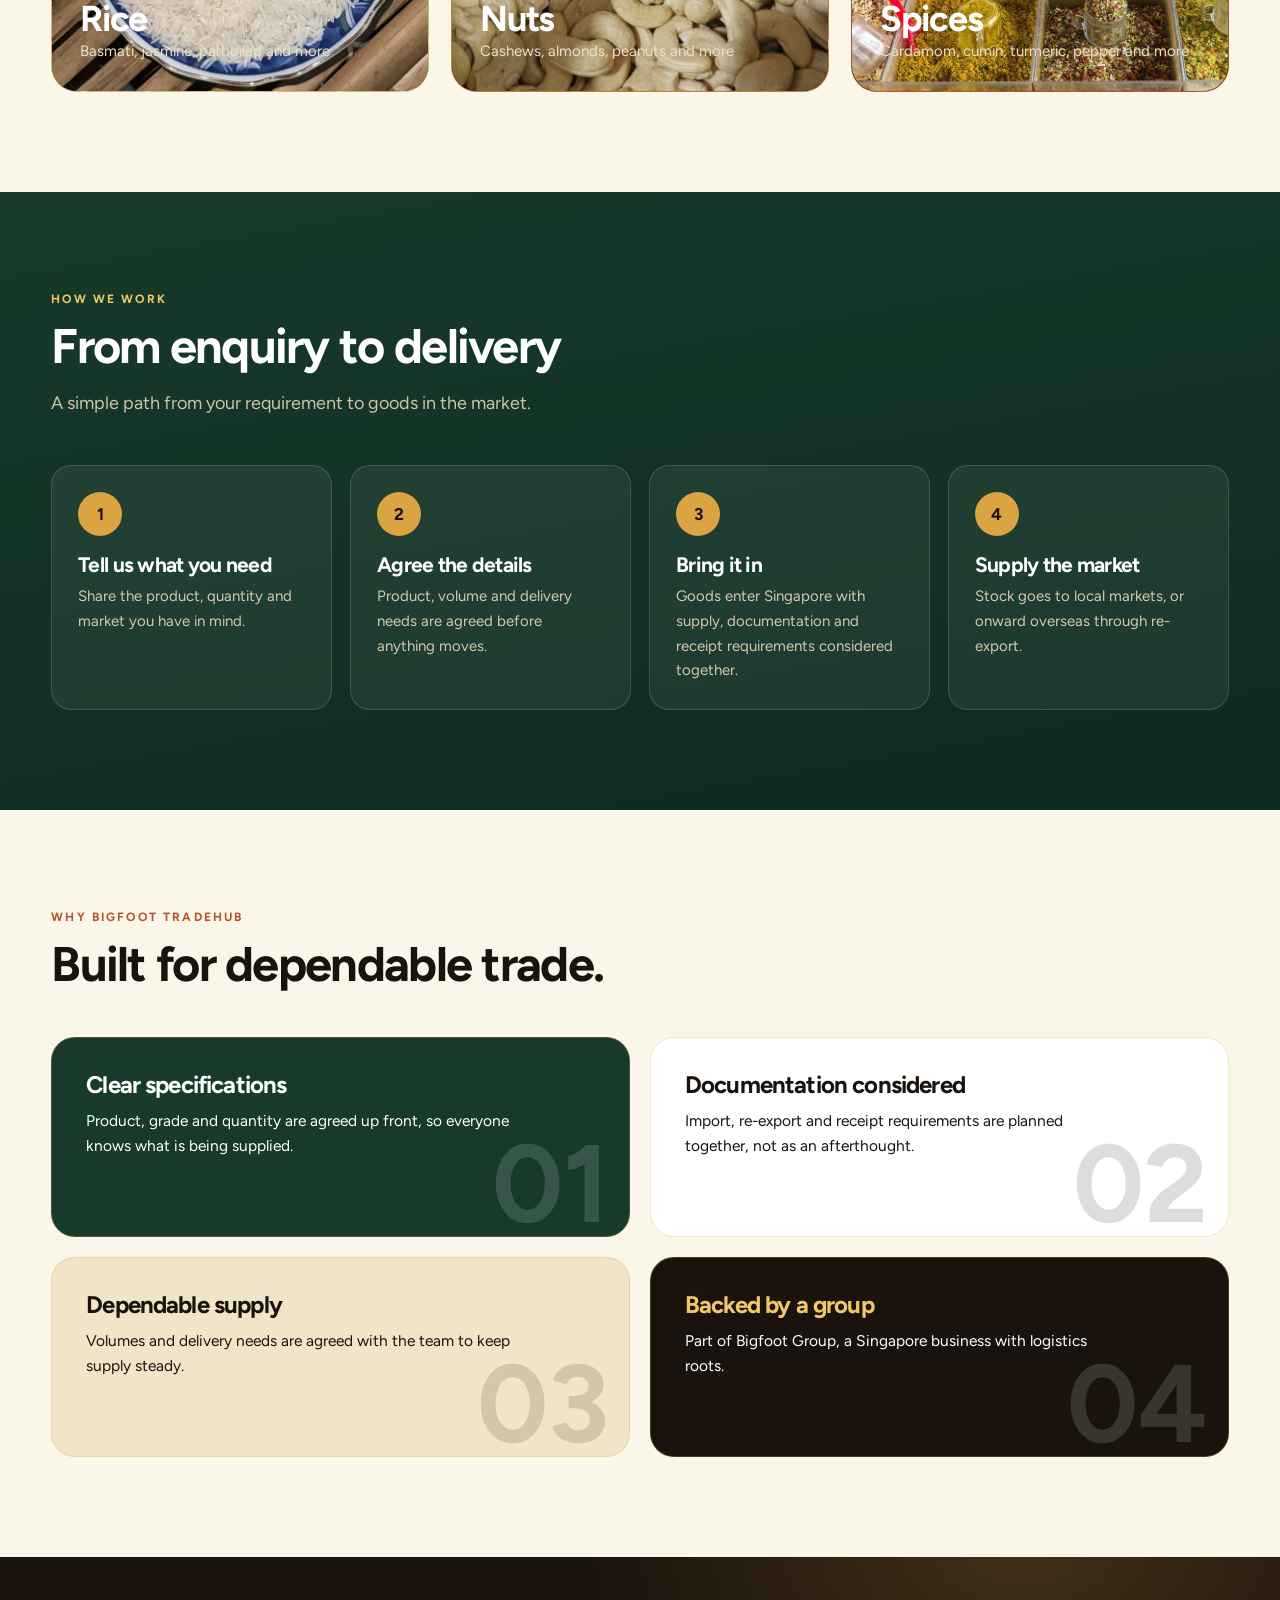
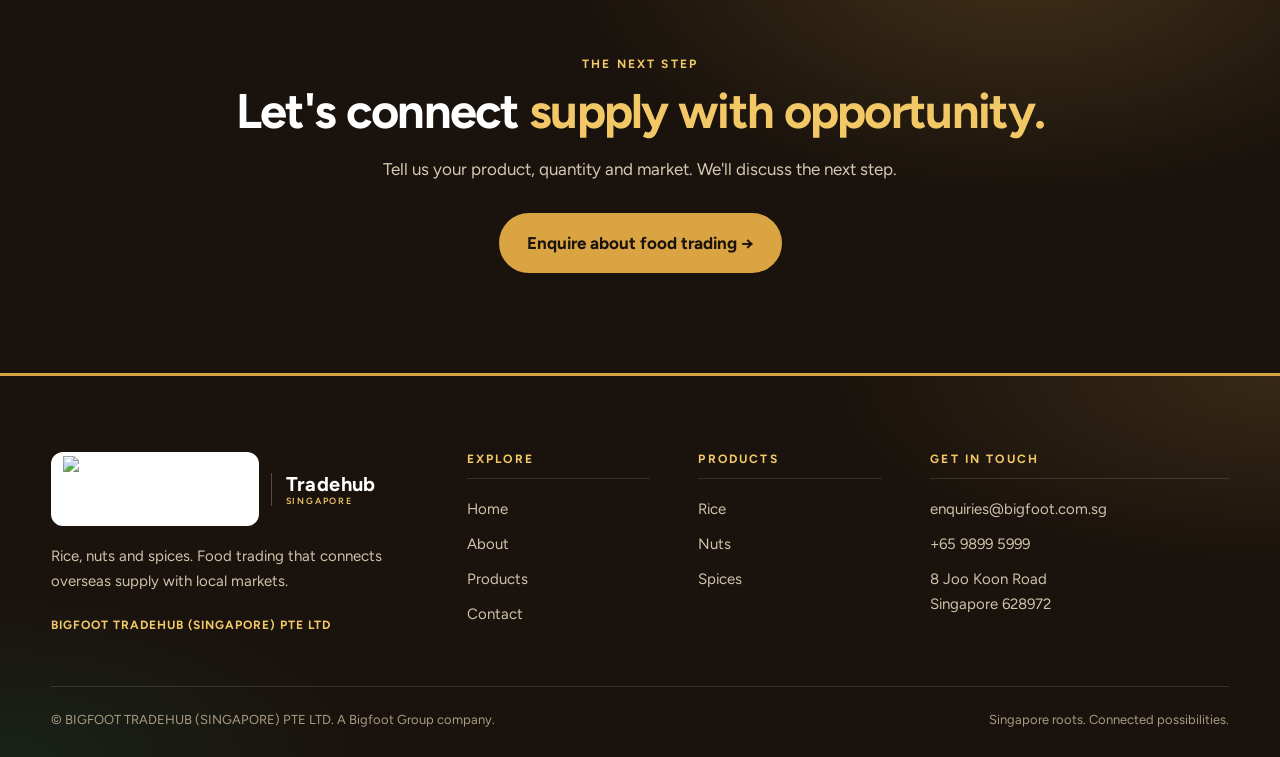
==== commit a0979c9d: "Add files via upload" ====
--- a/index.html
+++ b/index.html
@@ -1,5 +1,5 @@
 <!doctype html><html lang="en"><head><meta charset="utf-8"><meta name="viewport" content="width=device-width,initial-scale=1"><title>Rice, Nuts & Spices Trading in Singapore | Bigfoot Tradehub</title><meta name="description" content="Bigfoot Tradehub trades rice, nuts and spices: import, re-export and local market sales in Singapore."><meta name="theme-color" content="#120d09"><link rel="preconnect" href="https://fonts.googleapis.com"><link rel="preconnect" href="https://fonts.gstatic.com" crossorigin><link href="https://fonts.googleapis.com/css2?family=Figtree:wght@400;500;600;700;800&display=swap" rel="stylesheet"><link rel="stylesheet" href="styles.css"></head><body>
-<header><div class="w"><a class="brand" href="index.html" aria-label="Bigfoot Tradehub home"><img class="bl" src="assets/images/bigfoot-tradehub-logo-white.png" alt="Bigfoot Tradehub"><span class="bt">Tradehub<small>SINGAPORE</small></span></a><button class="mt" aria-label="Menu" aria-expanded="false">&#9776;</button><nav><a href="index.html" class=on>Home</a><a href="about.html">About</a><a href="products.html">Products</a><a href="contact.html">Contact</a><a class="btn" href="contact.html">Request a quote</a></nav></div></header>
+<header><div class="w"><a class="brand" href="index.html" aria-label="Bigfoot Tradehub home"><span class="lg"><img src="assets/images/bigfoot-tradehub-logo.png" alt="Bigfoot Tradehub"></span><span class="bt">Tradehub<small>SINGAPORE</small></span></a><button class="mt" aria-label="Menu" aria-expanded="false">&#9776;</button><nav><a href="index.html" class=on>Home</a><a href="about.html">About</a><a href="products.html">Products</a><a href="contact.html">Contact</a><a class="btn" href="contact.html">Request a quote</a></nav></div></header>
 <main><section class="hero"><div class="w"><div><span class="k">Bigfoot Tradehub / Singapore</span><h1>Trusted Trade. <em>Endless Opportunities.</em></h1><p class="l">Rice, nuts and spices. We connect overseas supply with local markets, through import, re-export and local market sales.</p><a class="btn" href="products.html">Explore products &rarr;</a> <a class="btn o" href="contact.html">Request a quote</a></div>
 <div class="stack" aria-hidden="true"><div><img src="assets/images/trading-rice.webp" alt="Rice" loading="lazy" onerror="this.remove()"><span>Rice</span></div><div><img src="assets/images/trading-nuts.webp" alt="Nuts" loading="lazy" onerror="this.remove()"><span>Nuts</span></div><div><img src="assets/images/trading-spices.webp" alt="Spices" loading="lazy" onerror="this.remove()"><span>Spices</span></div></div></div>
 <div class="w facts"><div><b>Singapore</b><small>Based at Joo Koon</small></div><div><b>3</b><small>Food categories</small></div><div><b>3</b><small>Trade routes</small></div><div><b>Bigfoot Group</b><small>Our parent group</small></div></div></section>
@@ -11,4 +11,4 @@
 <div class="rv" data-n="01"><h3>Clear specifications</h3><p>Product, grade and quantity are agreed up front, so everyone knows what is being supplied.</p></div><div class="rv" data-n="02"><h3>Documentation considered</h3><p>Import, re-export and receipt requirements are planned together, not as an afterthought.</p></div><div class="rv" data-n="03"><h3>Dependable supply</h3><p>Volumes and delivery needs are agreed with the team to keep supply steady.</p></div><div class="rv" data-n="04"><h3>Backed by a group</h3><p>Part of Bigfoot Group, a Singapore business with logistics roots.</p></div></div></div></section>
 <section class="cta"><div class="w rv"><span class="k" style="color:var(--gold2)">The next step</span><h2>Let's connect <em>supply with opportunity.</em></h2><p>Tell us your product, quantity and market. We'll discuss the next step.</p><a class="btn" href="contact.html">Enquire about food trading &rarr;</a></div></section></main>
 <a class="wa" href="https://wa.me/6598995999?text=Hello%20Bigfoot%20Tradehub%2C%20I%27d%20like%20to%20enquire." aria-label="WhatsApp">WA</a>
-<footer><div class="w fg"><div class="fa"><a class="brand" href="index.html" aria-label="Bigfoot Tradehub home"><img class="bl" src="assets/images/bigfoot-tradehub-logo-white.png" alt="Bigfoot Tradehub"><span class="bt">Tradehub<small>SINGAPORE</small></span></a><p>Rice, nuts and spices. Food trading that connects overseas supply with local markets.</p><div class="lgl">BIGFOOT TRADEHUB (SINGAPORE) PTE LTD</div></div><div class="fc"><h4>Explore</h4><a href="index.html">Home</a><a href="about.html">About</a><a href="products.html">Products</a><a href="contact.html">Contact</a></div><div class="fc"><h4>Products</h4><a href="products.html?cat=rice">Rice</a><a href="products.html?cat=nuts">Nuts</a><a href="products.html?cat=spices">Spices</a></div><div class="fc"><h4>Get in touch</h4><a href="mailto:enquiries@bigfoot.com.sg">enquiries@bigfoot.com.sg</a><a href="tel:+6598995999">+65 9899 5999</a><p>8 Joo Koon Road<br>Singapore 628972</p></div></div><div class="w fb"><span>&copy; BIGFOOT TRADEHUB (SINGAPORE) PTE LTD. A Bigfoot Group company.</span><span>Singapore roots. Connected possibilities.</span></div></footer><script src="script.js" defer></script></body></html>+<footer><div class="w fg"><div class="fa"><a class="brand" href="index.html" aria-label="Bigfoot Tradehub home"><span class="lg"><img src="assets/images/bigfoot-tradehub-logo.png" alt="Bigfoot Tradehub"></span><span class="bt">Tradehub<small>SINGAPORE</small></span></a><p>Rice, nuts and spices. Food trading that connects overseas supply with local markets.</p><div class="lgl">BIGFOOT TRADEHUB (SINGAPORE) PTE LTD</div></div><div class="fc"><h4>Explore</h4><a href="index.html">Home</a><a href="about.html">About</a><a href="products.html">Products</a><a href="contact.html">Contact</a></div><div class="fc"><h4>Products</h4><a href="products.html?cat=rice">Rice</a><a href="products.html?cat=nuts">Nuts</a><a href="products.html?cat=spices">Spices</a></div><div class="fc"><h4>Get in touch</h4><a href="mailto:enquiries@bigfoot.com.sg">enquiries@bigfoot.com.sg</a><a href="tel:+6598995999">+65 9899 5999</a><p>8 Joo Koon Road<br>Singapore 628972</p></div></div><div class="w fb"><span>&copy; BIGFOOT TRADEHUB (SINGAPORE) PTE LTD. A Bigfoot Group company.</span><span>Singapore roots. Connected possibilities.</span></div></footer><script src="script.js" defer></script></body></html>
--- a/styles.css
+++ b/styles.css
@@ -6,7 +6,7 @@
 .k{font:700 12px var(--sans);letter-spacing:.18em;text-transform:uppercase;color:var(--terra);margin-bottom:14px;display:block}
 .btn{display:inline-flex;gap:10px;align-items:center;padding:14px 26px;border-radius:99px;background:var(--gold);color:var(--ink);font-weight:700;border:2px solid var(--gold);transition:.25s}.btn:hover{background:var(--gold2);transform:translateY(-2px)}.btn.o{background:transparent;color:#fff;border-color:#ffffff55}.btn.o:hover{border-color:var(--gold);color:var(--gold2)}
 header{position:sticky;top:0;z-index:50;background:#120d09d9;backdrop-filter:blur(14px);border-bottom:1px solid #d9a44133;color:#fff}header .w{display:flex;align-items:center;justify-content:space-between;height:74px}
-.brand{display:flex;align-items:center;gap:12px;font:700 20px var(--serif);letter-spacing:.02em}.brand .bl{height:56px;width:auto}.brand .bt{padding-left:14px;border-left:1px solid #ffffff40;line-height:1.1}.brand small{display:block;font:600 9px var(--sans);letter-spacing:.2em;color:var(--gold2)}
+.brand{display:flex;align-items:center;gap:12px;font:700 20px var(--serif);letter-spacing:.02em}.brand .lg{background:#fff;border-radius:12px;padding:4px 12px;display:grid;place-items:center}.brand .lg img{height:56px;width:auto}.brand .bt{padding-left:14px;border-left:1px solid #ffffff40;line-height:1.1}.brand small{display:block;font:600 9px var(--sans);letter-spacing:.2em;color:var(--gold2)}
 nav{display:flex;gap:30px;align-items:center;font-weight:600;font-size:15px}nav a:not(.btn){opacity:.8}nav a:hover,nav a.on{opacity:1;color:var(--gold2)}nav .btn{padding:10px 20px}.mt{display:none;background:none;border:1px solid #fff4;color:#fff;border-radius:8px;padding:8px 12px;font-size:20px}
 .hero{background:radial-gradient(60% 70% at 85% 10%,#d9a44140,transparent 70%),radial-gradient(50% 60% at 0 100%,#b4532a33,transparent 70%),linear-gradient(160deg,var(--g2),var(--ink));color:#fff;padding:90px 0 70px;overflow:hidden}
 .hero .w{display:grid;grid-template-columns:1.15fr 1fr;gap:50px;align-items:center}.hero h1 em{font-style:italic;color:var(--gold2)}.hero p.l{font-size:20px;color:#e8dcc4;max-width:540px;margin:24px 0 32px}.hero .k{color:var(--gold2)}
@@ -32,7 +32,7 @@
 form.gl{display:grid;grid-template-columns:1fr 1fr;gap:16px}form .f{grid-column:1/3}label{font-size:13px;font-weight:600;color:var(--gold2);display:block;margin-bottom:6px}input,select,textarea{width:100%;padding:13px 14px;border-radius:12px;border:1px solid #ffffff33;background:#0e0a07aa;color:#fff;font:inherit}input:focus,select:focus,textarea:focus{outline:2px solid var(--gold)}
 .map{border-radius:22px;overflow:hidden;border:1px solid #d9a44166;margin-top:30px;height:320px}.map iframe{width:100%;height:100%;border:0}
 .wa{position:fixed;right:20px;bottom:20px;z-index:60;background:#25d366;color:#fff;width:56px;height:56px;border-radius:50%;display:grid;place-items:center;font:800 13px var(--sans);box-shadow:0 10px 24px #0006}
-footer{background:radial-gradient(50% 70% at 100% 0,#d9a44126,transparent 70%),radial-gradient(40% 60% at 0 100%,#173a2b66,transparent 70%),var(--ink);border-top:3px solid var(--gold);color:#cfc3aa;padding:76px 0 26px;font-size:15px}.fg{display:grid;grid-template-columns:1.6fr .8fr .8fr 1.3fr;gap:48px}footer .brand{display:flex;margin:0;color:#fff}footer .brand .bl{height:70px}footer .fa p{margin-top:18px;max-width:340px}footer .fa .lgl{margin-top:22px;font-size:12px;letter-spacing:.08em;color:var(--gold2);font-weight:700;text-transform:uppercase}footer h4{color:var(--gold2);font:700 12px var(--sans);letter-spacing:.18em;text-transform:uppercase;margin-bottom:18px;padding-bottom:12px;border-bottom:1px solid #ffffff1f}footer .fc a,footer .fc p{display:block;margin:0 0 10px;color:#cfc3aa;transition:.2s}footer .fc a:hover{color:var(--gold2);transform:translateX(4px)}.fb{border-top:1px solid #ffffff1f;margin-top:50px;padding-top:22px;font-size:13px;display:flex;justify-content:space-between;gap:20px;flex-wrap:wrap;color:#a99c83}
+footer{background:radial-gradient(50% 70% at 100% 0,#d9a44126,transparent 70%),radial-gradient(40% 60% at 0 100%,#173a2b66,transparent 70%),var(--ink);border-top:3px solid var(--gold);color:#cfc3aa;padding:76px 0 26px;font-size:15px}.fg{display:grid;grid-template-columns:1.6fr .8fr .8fr 1.3fr;gap:48px}footer .brand{display:flex;margin:0;color:#fff}footer .brand .lg img{height:66px}footer .fa p{margin-top:18px;max-width:340px}footer .fa .lgl{margin-top:22px;font-size:12px;letter-spacing:.08em;color:var(--gold2);font-weight:700;text-transform:uppercase}footer h4{color:var(--gold2);font:700 12px var(--sans);letter-spacing:.18em;text-transform:uppercase;margin-bottom:18px;padding-bottom:12px;border-bottom:1px solid #ffffff1f}footer .fc a,footer .fc p{display:block;margin:0 0 10px;color:#cfc3aa;transition:.2s}footer .fc a:hover{color:var(--gold2);transform:translateX(4px)}.fb{border-top:1px solid #ffffff1f;margin-top:50px;padding-top:22px;font-size:13px;display:flex;justify-content:space-between;gap:20px;flex-wrap:wrap;color:#a99c83}
 .rv{opacity:0;transform:translateY(28px);transition:opacity .8s,transform .8s}.rv.in{opacity:1;transform:none}
 @media(max-width:980px){.hero .w,.two,.cf{grid-template-columns:1fr}.stack{height:340px}.facts,.steps,.grid{grid-template-columns:1fr 1fr}.tiles,.pil{grid-template-columns:1fr}.fg{grid-template-columns:1fr 1fr}.mt{display:block}nav{display:none;position:absolute;top:74px;left:0;right:0;flex-direction:column;background:#120d09;padding:20px;gap:18px}nav.o{display:flex}section{padding:70px 0}}
 @media(max-width:560px){.grid,.facts,.steps{grid-template-columns:1fr}form.gl{grid-template-columns:1fr}form .f{grid-column:auto}}
